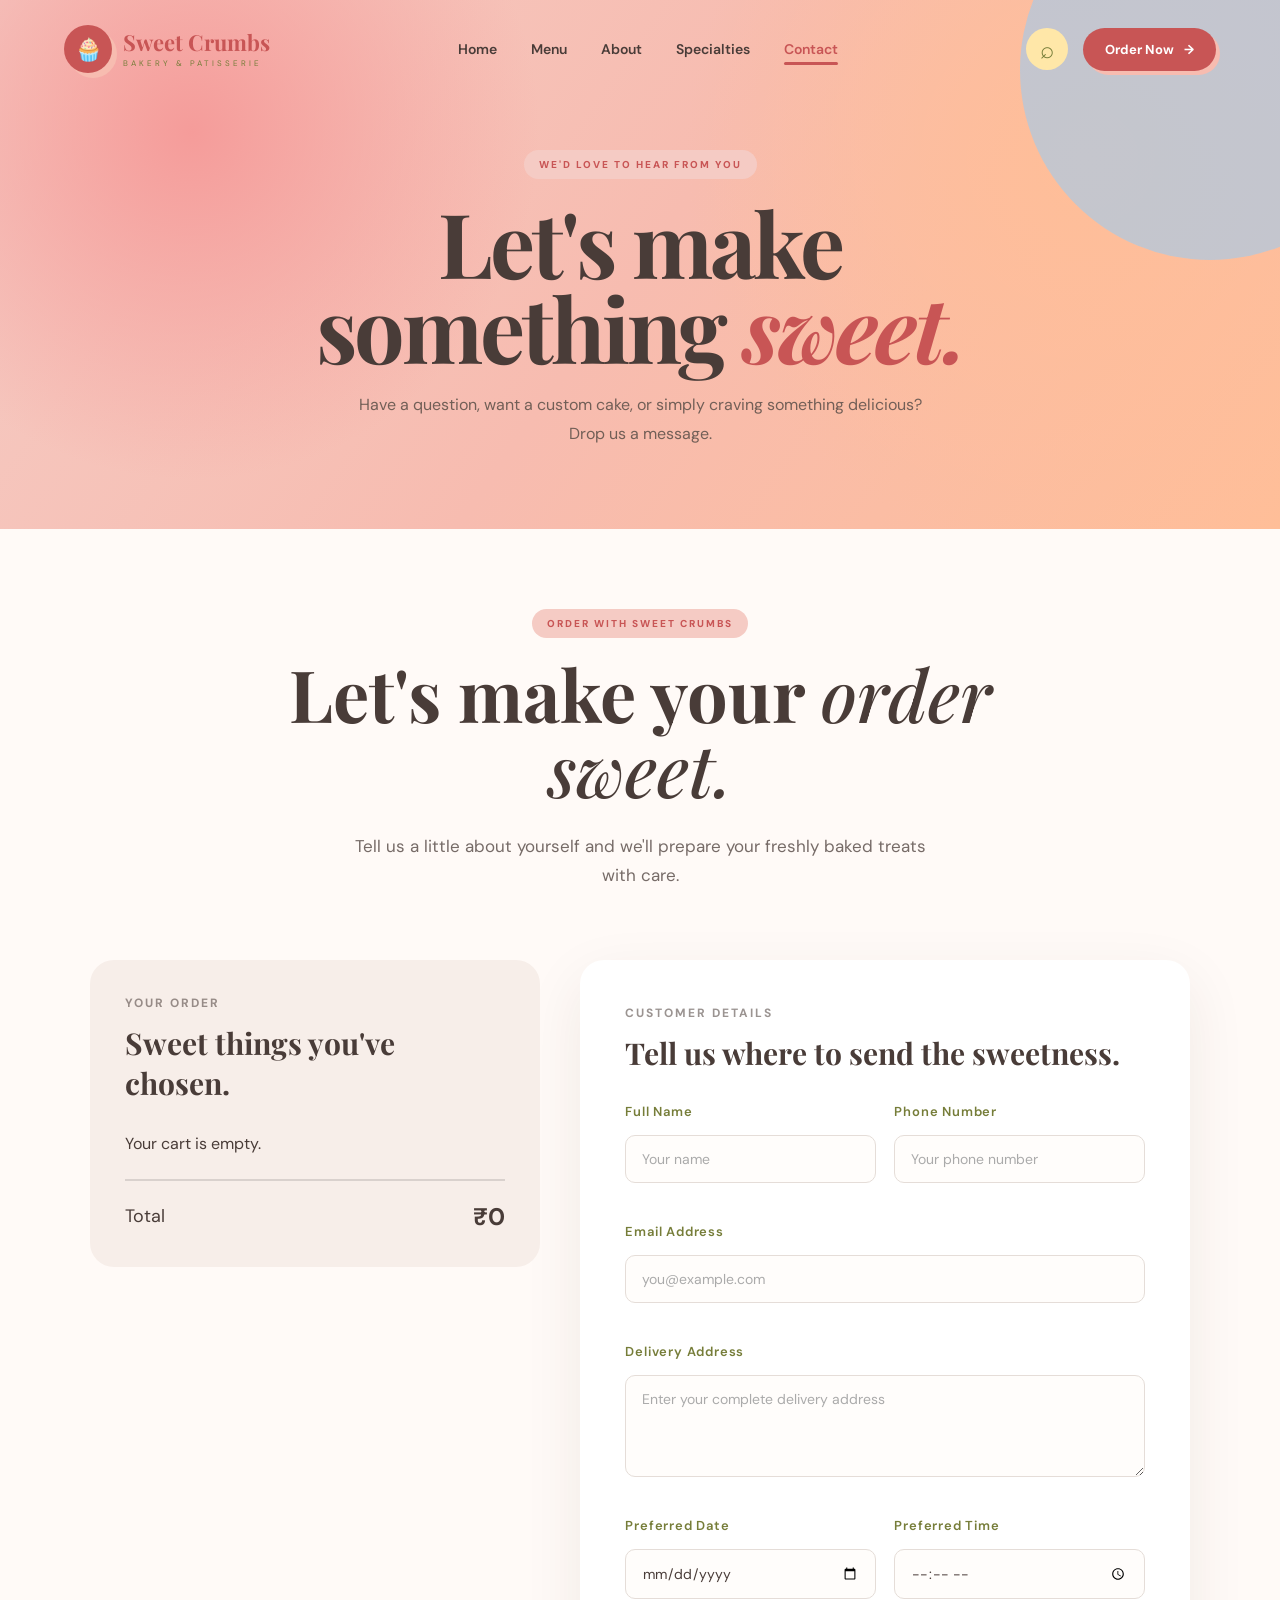
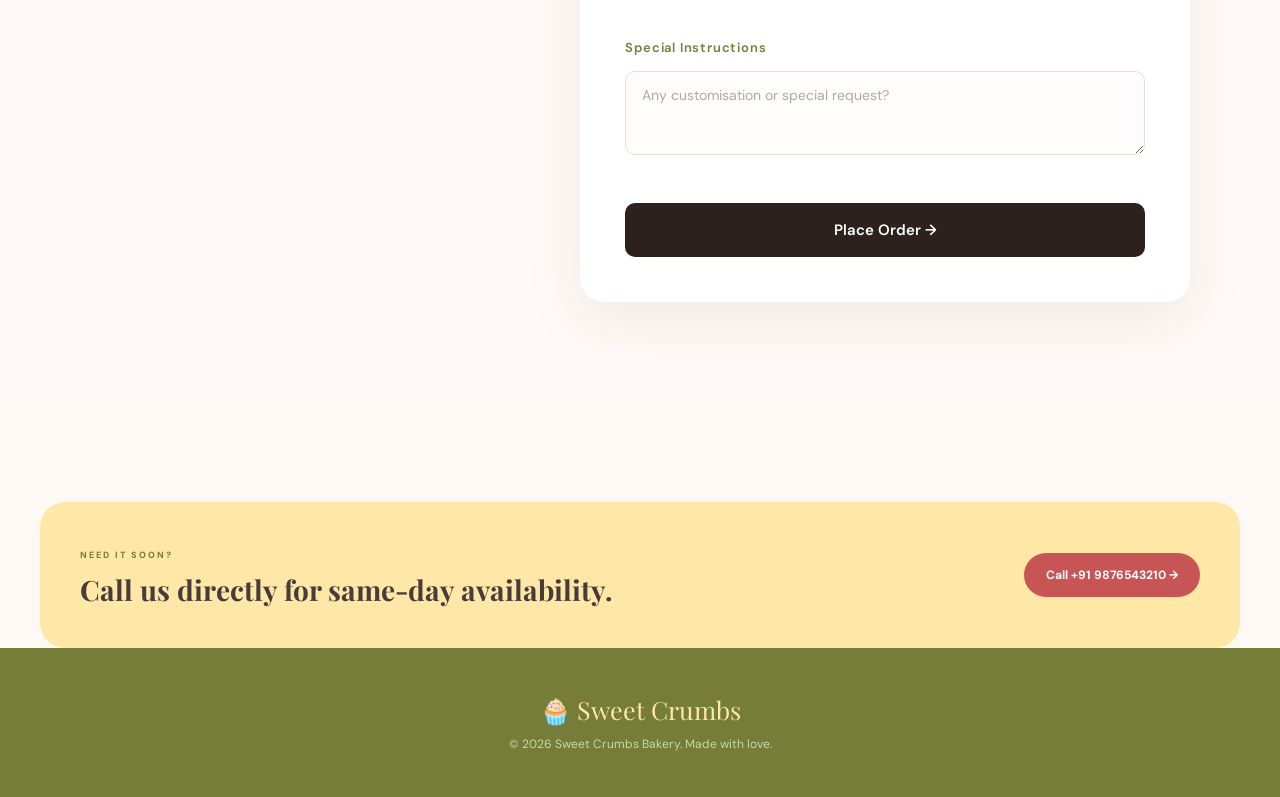
==== frontend/order.html @ 63b42d1b "Initial commit - Sweet Crumbs Bakery" ====
<!DOCTYPE html>
<html lang="en">

<head>

    <meta charset="UTF-8">

    <meta
        name="viewport"
        content="width=device-width, initial-scale=1.0"
    >

    <title>Contact | Sweet Crumbs Bakery</title>


    <link rel="preconnect" href="https://fonts.googleapis.com">

    <link
        href="https://fonts.googleapis.com/css2?family=DM+Sans:wght@400;500;600;700&family=Playfair+Display:wght@500;600;700&display=swap"
        rel="stylesheet"
    >

    <link rel="stylesheet" href="css/style.css">

</head>


<body>


<!-- =====================================================
     NAVBAR
===================================================== -->

<header class="navbar">

    <div class="nav-container">


        <a href="index.html" class="logo">

            <span class="logo-icon">
                🧁
            </span>

            <span class="logo-text">

                <strong>
                    Sweet Crumbs
                </strong>

                <small>
                    BAKERY & PATISSERIE
                </small>

            </span>

        </a>


        <nav class="nav-links">

            <a href="index.html">
                Home
            </a>

            <a href="menu.html">
                Menu
            </a>

            <a href="about.html">
                About
            </a>

            <a href="index.html#specialties">
                Specialties
            </a>

            <a href="order.html" class="active">
                Contact
            </a>

        </nav>


        <div class="nav-actions">

            <button
                class="nav-icon"
                aria-label="Search"
            >
                ⌕
            </button>

            <a
                href="order.html"
                class="nav-order"
            >
                Order Now
                <span>→</span>
            </a>

        </div>

    </div>

</header>



<!-- =====================================================
     CONTACT HERO
===================================================== -->

<section class="contact-page-hero">

    <div class="contact-hero-circle"></div>

    <div class="contact-hero-content">

        <span class="eyebrow">
            WE'D LOVE TO HEAR FROM YOU
        </span>

        <h1>
            Let's make
            something <em>sweet.</em>
        </h1>

        <p>
            Have a question, want a custom cake,
            or simply craving something delicious?
            Drop us a message.
        </p>

    </div>

</section>



<!-- =====================================================
     CONTACT SECTION
===================================================== -->
<main class="order-page">

    <section class="order-hero">

        <span class="eyebrow">
            ORDER WITH SWEET CRUMBS
        </span>

        <h1>
            Let's make your
            <em>order sweet.</em>
        </h1>

        <p>
            Tell us a little about yourself and we'll
            prepare your freshly baked treats with care.
        </p>

    </section>


    <section class="order-content">

        <!-- ORDER SUMMARY -->

        <div class="order-summary">

            <div class="section-label">
                YOUR ORDER
            </div>

            <h2>
                Sweet things you've chosen.
            </h2>

            <div id="order-items">
                <!-- Cart products appear here -->
            </div>

            <div class="order-total">

                <span>
                    Total
                </span>

                <strong id="order-total">
                    ₹0
                </strong>

            </div>

        </div>


        <!-- CUSTOMER FORM -->

        <div class="order-form-card">

            <div class="section-label">
                CUSTOMER DETAILS
            </div>

            <h2>
                Tell us where to send the sweetness.
            </h2>

            <form id="order-form">

                <div class="form-row">

                    <div class="form-group">

                        <label for="name">
                            Full Name
                        </label>

                        <input
                            type="text"
                            id="name"
                            name="name"
                            placeholder="Your name"
                            required
                        >

                    </div>


                    <div class="form-group">

                        <label for="phone">
                            Phone Number
                        </label>

                        <input
                            type="tel"
                            id="phone"
                            name="phone"
                            placeholder="Your phone number"
                            required
                        >

                    </div>

                </div>


                <div class="form-group">

                    <label for="email">
                        Email Address
                    </label>

                    <input
                        type="email"
                        id="email"
                        name="email"
                        placeholder="you@example.com"
                        required
                    >

                </div>


                <div class="form-group">

                    <label for="address">
                        Delivery Address
                    </label>

                    <textarea
                        id="address"
                        name="address"
                        rows="4"
                        placeholder="Enter your complete delivery address"
                        required
                    ></textarea>

                </div>


                <div class="form-row">

                    <div class="form-group">

                        <label for="date">
                            Preferred Date
                        </label>

                        <input
                            type="date"
                            id="date"
                            name="date"
                            required
                        >

                    </div>


                    <div class="form-group">

                        <label for="time">
                            Preferred Time
                        </label>

                        <input
                            type="time"
                            id="time"
                            name="time"
                            required
                        >

                    </div>

                </div>


                <div class="form-group">

                    <label for="notes">
                        Special Instructions
                    </label>

                    <textarea
                        id="notes"
                        name="notes"
                        rows="3"
                        placeholder="Any customisation or special request?"
                    ></textarea>

                </div>


                <button
                    type="submit"
                    class="place-order-button"
                >
                    Place Order →
                </button>

            </form>

        </div>

    </section>

</main>

    </div>



    <!-- =====================================================
         ORDER CTA
    ===================================================== -->

    <section class="contact-bottom">

        <div>

            <span>
                NEED IT SOON?
            </span>

            <h2>
                Call us directly
                for same-day availability.
            </h2>

        </div>


        <a href="tel:+919876543210">
            Call +91 9876543210 →
        </a>

    </section>


</main>



<!-- =====================================================
     FOOTER
===================================================== -->

<footer>

    <div class="footer-logo">
        🧁 Sweet Crumbs
    </div>

    <p>
        © 2026 Sweet Crumbs Bakery.
        Made with love.
    </p>

</footer>

<script>

const savedCart =
    JSON.parse(
        localStorage.getItem("sweetCrumbsCart")
    ) || [];


const orderItems =
    document.getElementById("order-items");


const orderTotal =
    document.getElementById("order-total");


let total = 0;


if (savedCart.length === 0) {

    orderItems.innerHTML = `
        <p>
            Your cart is empty.
        </p>
    `;

} else {

    savedCart.forEach(product => {

        const itemTotal =
            product.price * product.quantity;

        total += itemTotal;


        const item =
            document.createElement("div");

        item.className = "order-item";


        item.innerHTML = `

            <div>

                <h3>
                    ${product.name}
                </h3>

                <p>
                    ₹${product.price} ×
                    ${product.quantity}
                </p>

            </div>

            <strong>
                ₹${itemTotal}
            </strong>

        `;


        orderItems.appendChild(item);

    });


    orderTotal.textContent =
        "₹" + total;

}
document
    .getElementById("order-form")
    .addEventListener("submit", function(event) {

        event.preventDefault();

        const formData = new FormData(this);

        const customer = {
            name: formData.get("name"),
            phone: formData.get("phone"),
            email: formData.get("email"),
            address: formData.get("address"),
            date: formData.get("date"),
            time: formData.get("time"),
            notes: formData.get("notes")
        };

        console.log("Customer Details:", customer);
        console.log("Order:", savedCart);

        showOrderConfirmation();

    });


function showOrderConfirmation() {

    const orderPage =
        document.querySelector(".order-page");

    orderPage.innerHTML = `

        <section class="order-success">

            <div class="success-icon">
                ✓
            </div>

            <span class="eyebrow">
                SWEET CRUMBS BAKERY
            </span>

            <h1>
                Order <em>Placed!</em>
            </h1>

            <p>
                Thank you for ordering with us.
                Your delicious treats are being prepared
                with love.
            </p>

            <div class="delivery-box">

                <div>
                    <span>EXPECTED DELIVERY</span>
                    <strong>30–45 minutes</strong>
                </div>

                <div>
                    <span>ORDER STATUS</span>
                    <strong>Being Prepared 👩‍🍳</strong>
                </div>

            </div>

            <div class="contact-box">

                <h3>
                    Need help with your order?
                </h3>

                <p>
                    Call us and we'll be happy to help.
                </p>

                <a href="tel:+919876543210">
                    📞 +91 98765 43210
                </a>

            </div>

            <a
                href="menu.html"
                class="back-menu-button"
            >
                Continue Shopping →
            </a>

        </section>

    `;

    localStorage.removeItem("sweetCrumbsCart");

}

</script>

</body>

</html>
---- frontend/css/style.css ----
/* =========================================================
   SWEET CRUMBS BAKERY
   COLORFUL PASTEL REDESIGN
   ========================================================= */


/* =========================================================
   1. COLOR PALETTE
   ========================================================= */

:root {

    /* Your exact palette */

    --pomegranate: #C85555;
    --glazed-apricot: #EAA624;
    --spanish-bistre: #767D39;
    --van-gogh-blue: #AADCF2;
    --light-melon: #F7BCB0;

    --pale-blue: #9ECCF0;
    --soft-pink: #F5CBC4;
    --spring-coral: #F59C9A;
    --peach-fuzz: #FFBE98;
    --butter-yellow: #FFE7A8;
    --pistachio-green: #C5DBA9;


    /* Neutrals */

    --dark: #493C38;
    --dark-soft: #725F57;
    --white: #FFFFFF;
    --cream: #FFF9F5;

}


/* =========================================================
   2. RESET
   ========================================================= */

* {
    margin: 0;
    padding: 0;
    box-sizing: border-box;
}


html {
    scroll-behavior: smooth;
}


body {

    font-family: "DM Sans", sans-serif;

    color: var(--dark);

    background: var(--cream);

    overflow-x: hidden;

}


a {
    text-decoration: none;
    color: inherit;
}


button {
    font-family: inherit;
}


/* =========================================================
   3. NAVBAR
   ========================================================= */

.navbar {

    position: absolute;

    top: 0;
    left: 0;

    width: 100%;

    z-index: 1000;

    padding: 25px 5%;

}


.nav-container {

    max-width: 1350px;

    margin: auto;

    display: flex;

    align-items: center;

    justify-content: space-between;

}


/* ---------- LOGO ---------- */

.logo {

    display: flex;

    align-items: center;

    gap: 11px;

}


.logo-icon {

    width: 48px;
    height: 48px;

    border-radius: 50%;

    background: var(--pomegranate);

    color: var(--butter-yellow);

    display: flex;

    align-items: center;

    justify-content: center;

    font-size: 22px;

    box-shadow:

        5px 5px 0 var(--light-melon);

}


.logo-text {

    display: flex;

    flex-direction: column;

}


.logo-text strong {

    font-family: "Playfair Display", serif;

    font-size: 22px;

    line-height: 1;

    color: var(--pomegranate);

}


.logo-text small {

    margin-top: 5px;

    font-size: 8px;

    letter-spacing: 3px;

    color: var(--spanish-bistre);

}


/* ---------- NAVIGATION ---------- */

.nav-links {

    display: flex;

    align-items: center;

    gap: 34px;

}


.nav-links a {

    position: relative;

    font-size: 14px;

    font-weight: 600;

    color: var(--dark);

    transition: 0.3s ease;

}


.nav-links a::after {

    content: "";

    position: absolute;

    left: 0;

    bottom: -7px;

    width: 0;

    height: 3px;

    border-radius: 10px;

    background: var(--pomegranate);

    transition: width 0.3s ease;

}


.nav-links a:hover,
.nav-links a.active {

    color: var(--pomegranate);

}


.nav-links a:hover::after,
.nav-links a.active::after {

    width: 100%;

}


/* ---------- NAV ACTIONS ---------- */

.nav-actions {

    display: flex;

    align-items: center;

    gap: 15px;

}


.nav-icon {

    border: none;

    background: var(--butter-yellow);

    color: var(--spanish-bistre);

    width: 42px;
    height: 42px;

    border-radius: 50%;

    font-size: 24px;

    cursor: pointer;

    transition: 0.3s ease;

}


.nav-icon:hover {

    background: var(--pale-blue);

    transform: rotate(-10deg);

}


.nav-order {

    display: flex;

    align-items: center;

    gap: 10px;

    padding: 13px 22px;

    border-radius: 30px;

    background: var(--pomegranate);

    color: var(--white);

    font-size: 13px;

    font-weight: 700;

    transition: 0.3s ease;

    box-shadow: 4px 4px 0 var(--light-melon);

}


.nav-order:hover {

    background: var(--spanish-bistre);

    box-shadow: 4px 4px 0 var(--pistachio-green);

    transform: translate(-2px, -2px);

}


/* =========================================================
   4. HERO
   ========================================================= */

.hero {

    min-height: 100vh;

    position: relative;

    overflow: hidden;

    display: flex;

    align-items: center;

    padding: 130px 5% 80px;

    background:
        radial-gradient(
            circle at 15% 20%,
            rgba(245, 203, 196, 0.95) 0%,
            rgba(245, 203, 196, 0.65) 22%,
            transparent 50%
        ),

        radial-gradient(
            circle at 85% 25%,
            rgba(255, 190, 152, 0.85) 0%,
            rgba(255, 190, 152, 0.5) 25%,
            transparent 55%
        ),

        radial-gradient(
            circle at 45% 80%,
            rgba(247, 188, 176, 0.8) 0%,
            rgba(247, 188, 176, 0.45) 30%,
            transparent 60%
        ),

        linear-gradient(
            120deg,
            #F5CBC4 0%,
            #F7BCB0 35%,
            #FFBE98 70%,
            #F5CBC4 100%
        );

}

/* ---------- COLOR BLOBS ---------- */

.hero::before {

    content: "";

    position: absolute;

    width: 430px;
    height: 430px;

    border-radius: 50%;

    background: #F59C9A;

    top: -180px;
    right: -100px;

    opacity: 0.35;

    filter: blur(10px);

}


.hero::after {

    content: "";

    position: absolute;

    width: 360px;
    height: 360px;

    border-radius: 50%;

    background: #FFBE98;

    bottom: -180px;
    left: -100px;

    opacity: 0.55;

    filter: blur(8px);

}

/* ---------- CONTAINER ---------- */

.hero-container {

    position: relative;

    z-index: 5;

    width: 100%;

    max-width: 1300px;

    margin: auto;

    display: grid;

    grid-template-columns: 0.85fr 1.15fr;

    align-items: center;

    gap: 55px;

}


/* =========================================================
   5. HERO CONTENT
   ========================================================= */

.hero-content {

    position: relative;

    z-index: 10;

}


.hero-label {

    display: inline-flex;

    align-items: center;

    gap: 10px;

    padding: 9px 15px;

    border-radius: 30px;

    background: var(--white);

    color: var(--pomegranate);

    font-size: 10px;

    font-weight: 800;

    letter-spacing: 1.8px;

    box-shadow: 5px 5px 0 var(--spring-coral);

}


.hero-label span {

    width: 8px;
    height: 8px;

    border-radius: 50%;

    background: var(--pomegranate);

}


/* ---------- HEADING ---------- */

.hero-content h1 {

    margin-top: 25px;

    font-family: "Playfair Display", serif;

    font-size: clamp(3.5rem, 6vw, 6.2rem);

    line-height: 0.96;

    letter-spacing: -3px;

    color: var(--dark);

}


.hero-content h1 em {

    color: var(--pomegranate);

    font-style: italic;

}


/* ---------- DESCRIPTION ---------- */

.hero-content > p {

    max-width: 490px;

    margin-top: 27px;

    color: var(--dark-soft);

    font-size: 16px;

    line-height: 1.8;

}


/* =========================================================
   6. HERO BUTTONS
   ========================================================= */

.hero-buttons {

    display: flex;

    align-items: center;

    gap: 16px;

    margin-top: 35px;

}


.primary-btn,
.secondary-btn {

    display: inline-flex;

    align-items: center;

    justify-content: center;

    gap: 10px;

    padding: 15px 25px;

    border-radius: 40px;

    font-size: 13px;

    font-weight: 700;

    transition: 0.3s ease;

}


/* POMEGRANATE */

.primary-btn {

    background: var(--pomegranate);

    color: white;

    box-shadow:

        5px 5px 0 var(--spanish-bistre);

}


.primary-btn:hover {

    background: var(--spanish-bistre);

    box-shadow:

        5px 5px 0 var(--pomegranate);

    transform: translate(-2px, -2px);

}


/* BLUE */

.secondary-btn {

    background: var(--van-gogh-blue);

    color: var(--spanish-bistre);

    border: 2px solid var(--white);

}


.secondary-btn:hover {

    background: var(--pale-blue);

    transform: translateY(-3px);

}


/* =========================================================
   7. HERO TRUST
   ========================================================= */

.hero-trust {

    display: flex;

    align-items: center;

    gap: 14px;

    margin-top: 42px;

}


.avatars {

    display: flex;

}


.avatars span {

    width: 35px;
    height: 35px;

    margin-left: -7px;

    border-radius: 50%;

    border: 3px solid var(--cream);

    display: flex;

    align-items: center;

    justify-content: center;

    font-size: 12px;

    color: var(--dark);

}


.avatars span:nth-child(1) {

    background: var(--spring-coral);

}


.avatars span:nth-child(2) {

    background: var(--butter-yellow);

}


.avatars span:nth-child(3) {

    background: var(--pistachio-green);

}


.hero-trust strong {

    display: block;

    font-size: 13px;

}


.hero-trust small {

    display: block;

    margin-top: 2px;

    color: var(--dark-soft);

    font-size: 11px;

}


/* =========================================================
   8. HERO VISUAL
   ========================================================= */

.hero-visual {

    min-height: 560px;

    position: relative;

    display: flex;

    align-items: center;

    justify-content: center;

}


/* ---------- BIG PASTEL CIRCLE ---------- */

.image-backdrop {

    position: absolute;

    width: 520px;
    height: 520px;

    border-radius: 50%;

    background:
        linear-gradient(
            145deg,
            #F5CBC4 0%,
            #F59C9A 25%,
            #F7BCB0 50%,
            #FFBE98 75%,
            #FFE7A8 100%
        );

    border: 12px solid rgba(255, 255, 255, 0.4);

    box-shadow:
        20px 25px 0 rgba(200, 85, 85, 0.12);

}


/* ---------- IMAGE ---------- */

.hero-image-wrapper {

    position: relative;

    z-index: 3;

    width: 560px;
    height: 500px;

    overflow: hidden;

    border-radius:

        45%

        45%

        25%

        25%;

    transform: rotate(2deg);

    border: 9px solid var(--white);

    box-shadow:

        0 30px 60px rgba(118,125,57,0.25);

}


.hero-image-wrapper img {

    width: 100%;
    height: 100%;

    object-fit: cover;

    transition: transform 0.8s ease;

}


.hero-image-wrapper:hover img {

    transform: scale(1.08);

}


/* =========================================================
   9. FLOATING FRESH CARD
   ========================================================= */

.fresh-card {

    position: absolute;

    z-index: 10;

    left: 0;

    bottom: 65px;

    display: flex;

    align-items: center;

    gap: 12px;

    padding: 15px 20px;

    background: var(--white);

    border-radius: 18px;

    border: 3px solid var(--spring-coral);

    box-shadow:

        7px 7px 0 var(--pomegranate);

    animation: floating 4s ease-in-out infinite;

}


.fresh-icon {

    width: 40px;
    height: 40px;

    border-radius: 50%;

    background: var(--butter-yellow);

    color: var(--glazed-apricot);

    display: flex;

    align-items: center;

    justify-content: center;

    font-size: 18px;

}


.fresh-card strong {

    display: block;

    font-size: 13px;

}


.fresh-card span {

    display: block;

    margin-top: 3px;

    color: var(--spanish-bistre);

    font-size: 11px;

}


@keyframes floating {

    0%,
    100% {

        transform: translateY(0);

    }

    50% {

        transform: translateY(-12px);

    }

}


/* =========================================================
   10. YEAR BADGE
   ========================================================= */

.hero-badge {

    position: absolute;

    z-index: 10;

    right: 0;

    top: 65px;

    width: 100px;
    height: 100px;

    border-radius: 50%;

    background: var(--spanish-bistre);

    color: var(--butter-yellow);

    display: flex;

    flex-direction: column;

    align-items: center;

    justify-content: center;

    transform: rotate(10deg);

    border: 5px solid var(--pistachio-green);

    box-shadow:

        8px 8px 0 var(--pomegranate);

}


.hero-badge span {

    font-size: 9px;

    letter-spacing: 2px;

    text-transform: uppercase;

}


.hero-badge strong {

    font-family: "Playfair Display", serif;

    font-size: 24px;

}


/* =========================================================
   11. DECORATIVE SHAPES
   ========================================================= */

.hero-shape {

    position: absolute;

    z-index: 2;

    border-radius: 50%;

}


/* POMEGRANATE */

.shape-pink {

    width: 45px;
    height: 45px;

    background: var(--pomegranate);

    top: 18%;

    left: 4%;

}


/* BLUE */

.shape-blue {

    width: 28px;
    height: 28px;

    background: var(--van-gogh-blue);

    top: 65%;

    left: 43%;

}


/* YELLOW */

.shape-yellow {

    width: 55px;
    height: 55px;

    background: var(--glazed-apricot);

    top: 25%;

    right: 3%;

}


/* PEACH */

.shape-peach {

    width: 32px;
    height: 32px;

    background: var(--pistachio-green);

    bottom: 12%;

    right: 29%;

}


/* =========================================================
   12. SCROLL
   ========================================================= */

.scroll-indicator {

    position: absolute;

    z-index: 20;

    bottom: 22px;

    left: 50%;

    transform: translateX(-50%);

    display: flex;

    flex-direction: column;

    align-items: center;

    gap: 6px;

    color: var(--spanish-bistre);

    font-size: 10px;

    font-weight: 700;

    letter-spacing: 1px;

}


.scroll-indicator div {

    width: 2px;

    height: 25px;

    background: var(--pomegranate);

}


/* =========================================================
   13. FEATURED SECTION
   ========================================================= */

.featured {

    position: relative;

    padding: 120px 5%;

    background: var(--white);

}


/* TOP COLOR STRIP */

.featured::before {

    content: "";

    position: absolute;

    top: 0;
    left: 0;

    width: 100%;
    height: 12px;

    background:

        linear-gradient(
            90deg,
            var(--pomegranate) 0%,
            var(--spring-coral) 20%,
            var(--peach-fuzz) 40%,
            var(--butter-yellow) 60%,
            var(--pistachio-green) 80%,
            var(--pale-blue) 100%
        );

}


/* =========================================================
   14. SECTION HEADING
   ========================================================= */

.section-heading {

    max-width: 700px;

    margin: 0 auto 60px;

    text-align: center;

}


.eyebrow {

    display: inline-block;

    padding: 8px 15px;

    border-radius: 20px;

    background: var(--soft-pink);

    color: var(--pomegranate);

    font-size: 10px;

    font-weight: 800;

    letter-spacing: 2px;

}


.section-heading h2 {

    margin-top: 18px;

    font-family: "Playfair Display", serif;

    font-size: clamp(2.5rem, 4vw, 4rem);

    line-height: 1.05;

    color: var(--dark);

}


.section-heading h2 em {

    color: var(--pomegranate);

    font-style: italic;

}


.section-heading p {

    max-width: 570px;

    margin: 18px auto 0;

    color: var(--dark-soft);

    line-height: 1.7;

}


/* =========================================================
   15. FEATURED GRID
   ========================================================= */

.featured-grid {

    max-width: 1250px;

    margin: auto;

    display: grid;

    grid-template-columns: repeat(5, 1fr);

    gap: 16px;

}


/* =========================================================
   16. CATEGORY CARDS
   ========================================================= */

.featured-card {

    height: 390px;

    position: relative;

    overflow: hidden;

    cursor: pointer;

    border-radius: 28px;

    border: 5px solid var(--white);

    box-shadow:

        0 15px 35px rgba(75, 64, 56, 0.12);

    transition:

        transform 0.4s ease,

        box-shadow 0.4s ease;

}


.featured-card:hover {

    transform: translateY(-10px);

    box-shadow:

        0 25px 45px rgba(75, 64, 56, 0.18);

}


.featured-card img {

    width: 100%;
    height: 100%;

    object-fit: cover;

    transition:

        transform 0.8s ease;

}


.featured-card:hover img {

    transform: scale(1.12);

}


/* =========================================================
   17. CATEGORY HOVER COLORS
   ========================================================= */


/* CAKES — POMEGRANATE */

.featured-card:nth-child(1) {

    border-color: var(--pomegranate);

}


.featured-card:nth-child(1) .overlay {

    background:

        linear-gradient(
            to top,
            rgba(200, 85, 85, 0.96),
            rgba(200, 85, 85, 0.15) 75%,
            transparent
        );

}


/* PASTRIES — APRICOT */

.featured-card:nth-child(2) {

    border-color: var(--glazed-apricot);

}


.featured-card:nth-child(2) .overlay {

    background:

        linear-gradient(
            to top,
            rgba(234, 166, 36, 0.96),
            rgba(234, 166, 36, 0.15) 75%,
            transparent
        );

}


/* COOKIES — BISTRE */

.featured-card:nth-child(3) {

    border-color: var(--spanish-bistre);

}


.featured-card:nth-child(3) .overlay {

    background:

        linear-gradient(
            to top,
            rgba(118, 125, 57, 0.96),
            rgba(118, 125, 57, 0.15) 75%,
            transparent
        );

}


/* CUPCAKES — CORAL */

.featured-card:nth-child(4) {

    border-color: var(--spring-coral);

}


.featured-card:nth-child(4) .overlay {

    background:

        linear-gradient(
            to top,
            rgba(245, 156, 154, 0.96),
            rgba(245, 156, 154, 0.15) 75%,
            transparent
        );

}


/* CROISSANTS — BLUE */

.featured-card:nth-child(5) {

    border-color: var(--pale-blue);

}


.featured-card:nth-child(5) .overlay {

    background:

        linear-gradient(
            to top,
            rgba(158, 204, 240, 0.96),
            rgba(158, 204, 240, 0.15) 75%,
            transparent
        );

}


/* =========================================================
   18. OVERLAY
   ========================================================= */

.overlay {

    position: absolute;

    inset: 0;

    display: flex;

    align-items: flex-end;

    padding: 25px;

    opacity: 0;

    transition: opacity 0.4s ease;

}


.featured-card:hover .overlay {

    opacity: 1;

}


.overlay span {

    color: rgba(255,255,255,0.85);

    font-size: 10px;

    font-weight: 800;

    letter-spacing: 3px;

}


.overlay h3 {

    margin-top: 5px;

    color: white;

    font-family: "Playfair Display", serif;

    font-size: 29px;

}


.overlay p {

    margin-top: 6px;

    color: white;

    font-size: 11px;

    font-weight: 600;

}

/* =========================================================
   MENU PAGE
========================================================= */


/* =========================================================
   MENU HERO
========================================================= */

.menu-hero {

    min-height: 55vh;

    position: relative;

    overflow: hidden;

    display: flex;

    align-items: center;

    justify-content: center;

    text-align: center;

    padding: 150px 5% 80px;

    background:

        radial-gradient(
            circle at 15% 30%,
            rgba(245, 156, 154, 0.7),
            transparent 30%
        ),

        radial-gradient(
            circle at 85% 25%,
            rgba(255, 190, 152, 0.8),
            transparent 30%
        ),

        linear-gradient(
            120deg,
            #F5CBC4,
            #F7BCB0 45%,
            #FFBE98
        );

}


.menu-hero-content {

    position: relative;

    z-index: 5;

    max-width: 700px;

}


.menu-hero h1 {

    margin-top: 18px;

    font-family: "Playfair Display", serif;

    font-size: clamp(3.5rem, 7vw, 6rem);

    line-height: 0.95;

    letter-spacing: -3px;

}


.menu-hero h1 em {

    color: var(--pomegranate);

    font-style: italic;

}


.menu-hero p {

    max-width: 580px;

    margin: 22px auto 0;

    color: var(--dark-soft);

    line-height: 1.8;

}


/* DECORATIONS */

.menu-hero-decoration {

    position: absolute;

    border-radius: 50%;

}


.menu-pink {

    width: 180px;
    height: 180px;

    background: var(--spring-coral);

    opacity: 0.35;

    top: -60px;

    left: -40px;

}


.menu-blue {

    width: 130px;
    height: 130px;

    background: var(--pale-blue);

    opacity: 0.55;

    bottom: -50px;

    right: 10%;

}


.menu-yellow {

    width: 70px;
    height: 70px;

    background: var(--butter-yellow);

    top: 25%;

    right: 8%;

}


/* =========================================================
   MENU PAGE
========================================================= */

.menu-page {

    background: var(--white);

    padding: 70px 5% 110px;

}


/* =========================================================
   FILTERS
========================================================= */

.menu-filters {

    max-width: 1100px;

    margin: 0 auto 80px;

    display: flex;

    justify-content: center;

    flex-wrap: wrap;

    gap: 10px;

}


.menu-filter {

    border: 2px solid var(--soft-pink);

    background: white;

    color: var(--dark);

    padding: 11px 22px;

    border-radius: 30px;

    font-size: 12px;

    font-weight: 700;

    cursor: pointer;

    transition: 0.3s ease;

}


.menu-filter:hover {

    background: var(--soft-pink);

    color: var(--pomegranate);

}


.menu-filter.active {

    background: var(--pomegranate);

    color: white;

    border-color: var(--pomegranate);

    box-shadow:

        4px 4px 0 var(--light-melon);

}


/* =========================================================
   CATEGORY
========================================================= */

.menu-category {

    max-width: 1250px;

    margin: 0 auto 110px;

}


.menu-category-heading {

    display: flex;

    align-items: flex-end;

    justify-content: space-between;

    gap: 40px;

    margin-bottom: 35px;

    padding-bottom: 20px;

    border-bottom: 2px solid var(--soft-pink);

}


.menu-category-heading > div {

    display: flex;

    align-items: center;

    gap: 15px;

}


.category-number {

    width: 40px;
    height: 40px;

    border-radius: 50%;

    display: flex;

    align-items: center;

    justify-content: center;

    background: var(--butter-yellow);

    color: var(--spanish-bistre);

    font-size: 10px;

    font-weight: 800;

}


.menu-category:nth-of-type(2)
.category-number {

    background: var(--pale-blue);

}


.menu-category:nth-of-type(3)
.category-number {

    background: var(--pistachio-green);

}


.menu-category:nth-of-type(4)
.category-number {

    background: var(--light-melon);

}


.menu-category-heading h2 {

    font-family: "Playfair Display", serif;

    font-size: 38px;

}


.menu-category-heading > p {

    max-width: 330px;

    color: var(--dark-soft);

    font-size: 13px;

    line-height: 1.6;

    text-align: right;

}


/* =========================================================
   PRODUCT GRID
========================================================= */

.product-grid {

    display: grid;

    grid-template-columns:
        repeat(4, 1fr);

    gap: 20px;

}


/* =========================================================
   PRODUCT CARD
========================================================= */

.product-card {

    background: var(--cream);

    border-radius: 24px;

    overflow: hidden;

    border: 2px solid transparent;

    transition:

        transform 0.35s ease,

        box-shadow 0.35s ease,

        border-color 0.35s ease;

}


.product-card:hover {

    transform: translateY(-8px);

    border-color: var(--soft-pink);

    box-shadow:

        0 20px 40px rgba(75, 64, 56, 0.12);

}


/* =========================================================
   PRODUCT IMAGE
========================================================= */

.product-image {

    height: 250px;

    position: relative;

    overflow: hidden;

}


.product-image img {

    width: 100%;
    height: 100%;

    object-fit: cover;

    transition: transform 0.6s ease;

}


.product-card:hover
.product-image img {

    transform: scale(1.08);

}


/* COLOR FRAMES */

.pink-product {

    background: var(--soft-pink);

}


.peach-product {

    background: var(--peach-fuzz);

}


.yellow-product {

    background: var(--butter-yellow);

}


.green-product {

    background: var(--pistachio-green);

}


.blue-product {

    background: var(--pale-blue);

}


/* =========================================================
   PRODUCT TAG
========================================================= */

.product-tag {

    position: absolute;

    top: 15px;

    left: 15px;

    padding: 7px 12px;

    border-radius: 20px;

    background: var(--pomegranate);

    color: white;

    font-size: 8px;

    font-weight: 800;

    letter-spacing: 1px;

}


/* =========================================================
   PRODUCT INFO
========================================================= */

.product-info {

    padding: 20px;

}


.product-info h3 {

    font-family: "Playfair Display", serif;

    font-size: 20px;

}


.product-info p {

    margin-top: 8px;

    min-height: 45px;

    color: var(--dark-soft);

    font-size: 11px;

    line-height: 1.6;

}


/* =========================================================
   PRODUCT BOTTOM
========================================================= */

.product-bottom {

    display: flex;

    align-items: center;

    justify-content: space-between;

    margin-top: 18px;

}


.product-bottom strong {

    color: var(--pomegranate);

    font-size: 18px;

}


.product-bottom button {

    width: 36px;
    height: 36px;

    border: none;

    border-radius: 50%;

    background: var(--pomegranate);

    color: white;

    font-size: 20px;

    cursor: pointer;

    transition: 0.3s ease;

}


.product-bottom button:hover {

    background: var(--spanish-bistre);

    transform: rotate(90deg);

}


/* =========================================================
   MENU CTA
========================================================= */

.menu-cta {

    max-width: 1250px;

    margin: 20px auto 0;

    padding: 80px 50px;

    border-radius: 35px;

    text-align: center;

    background:

        linear-gradient(
            135deg,
            var(--soft-pink),
            var(--light-melon),
            var(--peach-fuzz)
        );

}


.menu-cta h2 {

    margin-top: 18px;

    font-family: "Playfair Display", serif;

    font-size: clamp(2.5rem, 5vw, 4rem);

    line-height: 1;

}


.menu-cta h2 em {

    color: var(--pomegranate);

}


.menu-cta p {

    margin: 18px auto 25px;

    color: var(--dark-soft);

}


.menu-cta-button {

    display: inline-flex;

    padding: 14px 25px;

    border-radius: 30px;

    background: var(--pomegranate);

    color: white;

    font-size: 13px;

    font-weight: 700;

    box-shadow:

        5px 5px 0 var(--spanish-bistre);

    transition: 0.3s ease;

}


.menu-cta-button:hover {

    transform: translate(-2px, -2px);

    background: var(--spanish-bistre);

    box-shadow:

        5px 5px 0 var(--pomegranate);

}


/* =========================================================
   MENU RESPONSIVE
========================================================= */

@media (max-width: 1000px) {

    .product-grid {

        grid-template-columns:
            repeat(2, 1fr);

    }

}


@media (max-width: 700px) {

    .menu-hero {

        min-height: 50vh;

        padding-top: 130px;

    }


    .menu-hero h1 {

        font-size: 3.3rem;

    }


    .menu-category-heading {

        flex-direction: column;

        align-items: flex-start;

    }


    .menu-category-heading > p {

        text-align: left;

    }


    .product-grid {

        grid-template-columns: 1fr;

    }


    .product-image {

        height: 300px;

    }


    .menu-cta {

        padding: 60px 25px;

    }

}
/* =========================================================
   19. CONTACT
   ========================================================= */

.contact {

    position: relative;

    overflow: hidden;

    text-align: center;

    padding: 130px 20px;

    background:

        linear-gradient(
            135deg,
            var(--van-gogh-blue),
            var(--pale-blue) 25%,
            var(--soft-pink) 55%,
            var(--light-melon) 75%,
            var(--peach-fuzz)
        );

}


/* DECORATIVE CIRCLE */

.contact::before {

    content: "";

    position: absolute;

    width: 300px;
    height: 300px;

    border-radius: 50%;

    background: var(--butter-yellow);

    top: -160px;

    right: -70px;

}


.contact::after {

    content: "";

    position: absolute;

    width: 200px;
    height: 200px;

    border-radius: 50%;

    background: var(--pistachio-green);

    bottom: -100px;

    left: -60px;

}


.contact .eyebrow {

    position: relative;

    z-index: 2;

    background: var(--pomegranate);

    color: white;

}


.contact h2 {

    position: relative;

    z-index: 2;

    margin: 20px 0 30px;

    font-family: "Playfair Display", serif;

    font-size: clamp(2.8rem, 5vw, 4.5rem);

    line-height: 1;

    color: var(--spanish-bistre);

}


.contact p {

    position: relative;

    z-index: 2;

    margin: 8px;

    color: var(--dark);

    font-size: 14px;

}

/* =========================================================
   CONTACT PAGE
========================================================= */


/* =========================================================
   CONTACT HERO
========================================================= */

.contact-page-hero {

    min-height: 58vh;

    position: relative;

    overflow: hidden;

    display: flex;

    align-items: center;

    justify-content: center;

    text-align: center;

    padding: 150px 5% 80px;

    background:

        radial-gradient(
            circle at 15% 25%,
            var(--spring-coral),
            transparent 30%
        ),

        radial-gradient(
            circle at 85% 30%,
            var(--peach-fuzz),
            transparent 35%
        ),

        linear-gradient(
            125deg,
            var(--soft-pink),
            var(--light-melon),
            var(--peach-fuzz)
        );

}


.contact-hero-content {

    max-width: 750px;

    position: relative;

    z-index: 5;

}


.contact-page-hero h1 {

    margin-top: 20px;

    font-family: "Playfair Display", serif;

    font-size: clamp(3.5rem, 7vw, 6rem);

    line-height: 0.95;

    letter-spacing: -3px;

}


.contact-page-hero h1 em {

    color: var(--pomegranate);

    font-style: italic;

}


.contact-page-hero p {

    max-width: 570px;

    margin: 22px auto 0;

    color: var(--dark-soft);

    line-height: 1.8;

}


/* DECORATIVE CIRCLE */

.contact-hero-circle {

    position: absolute;

    width: 380px;
    height: 380px;

    border-radius: 50%;

    right: -120px;

    top: -120px;

    background: var(--pale-blue);

    opacity: 0.6;

}


/* =========================================================
   CONTACT PAGE
========================================================= */

.contact-page {

    padding: 110px 5%;

    background: var(--white);

}


/* =========================================================
   CONTACT LAYOUT
========================================================= */

.contact-layout {

    max-width: 1200px;

    margin: auto;

    display: grid;

    grid-template-columns:
        0.85fr 1.15fr;

    gap: 80px;

    align-items: start;

}


/* =========================================================
   CONTACT INFO
========================================================= */

.contact-info h2 {

    margin-top: 18px;

    font-family: "Playfair Display", serif;

    font-size: 55px;

    line-height: 1;

}


.contact-info h2 em {

    color: var(--pomegranate);

    font-style: italic;

}


.contact-intro {

    max-width: 450px;

    margin-top: 20px;

    color: var(--dark-soft);

    line-height: 1.8;

}


/* =========================================================
   CONTACT ITEMS
========================================================= */

.contact-item {

    display: flex;

    align-items: center;

    gap: 15px;

    margin-top: 28px;

}


.contact-icon {

    width: 50px;
    height: 50px;

    border-radius: 50%;

    display: flex;

    align-items: center;

    justify-content: center;

    font-size: 18px;

}


.pink-icon {

    background: var(--soft-pink);

    color: var(--pomegranate);

}


.peach-icon {

    background: var(--peach-fuzz);

    color: var(--glazed-apricot);

}


.blue-icon {

    background: var(--pale-blue);

    color: var(--spanish-bistre);

}


.contact-item span {

    display: block;

    color: var(--spanish-bistre);

    font-size: 9px;

    font-weight: 800;

    letter-spacing: 2px;

}


.contact-item strong {

    display: block;

    margin-top: 4px;

    font-size: 14px;

}


.contact-item small {

    display: block;

    margin-top: 3px;

    color: var(--dark-soft);

    font-size: 11px;

}


/* =========================================================
   OPENING HOURS
========================================================= */

.opening-hours {

    max-width: 450px;

    margin-top: 45px;

    padding: 25px;

    border-radius: 22px;

    background: var(--pistachio-green);

}


.opening-hours h3 {

    font-family: "Playfair Display", serif;

    font-size: 21px;

    margin-bottom: 15px;

}


.opening-hours div {

    display: flex;

    justify-content: space-between;

    gap: 20px;

    padding: 9px 0;

    border-bottom: 1px solid rgba(75,64,56,0.12);

    font-size: 11px;

}


.opening-hours div:last-child {

    border-bottom: none;

}


.opening-hours strong {

    color: var(--spanish-bistre);

}


/* =========================================================
   CONTACT FORM
========================================================= */

.contact-form-card {

    padding: 40px;

    border-radius: 30px;

    background:

        linear-gradient(
            145deg,
            var(--soft-pink),
            var(--light-melon)
        );

    box-shadow:

        12px 12px 0 var(--pale-blue);

}


.form-heading span {

    color: var(--pomegranate);

    font-size: 9px;

    font-weight: 800;

    letter-spacing: 2px;

}


.form-heading h2 {

    margin-top: 10px;

    font-family: "Playfair Display", serif;

    font-size: 35px;

    line-height: 1.05;

}


/* =========================================================
   FORM
========================================================= */

form {

    margin-top: 30px;

}


.form-row {

    display: grid;

    grid-template-columns: 1fr 1fr;

    gap: 15px;

}


.form-group {

    margin-bottom: 18px;

}


.form-group label {

    display: block;

    margin-bottom: 7px;

    color: var(--spanish-bistre);

    font-size: 10px;

    font-weight: 800;

    letter-spacing: 0.8px;

}


.form-group input,
.form-group select,
.form-group textarea {

    width: 100%;

    padding: 14px 15px;

    border: 2px solid rgba(200,85,85,0.15);

    border-radius: 12px;

    background: rgba(255,255,255,0.8);

    color: var(--dark);

    outline: none;

    font-family: inherit;

    font-size: 12px;

    transition: 0.3s ease;

}


.form-group textarea {

    resize: vertical;

}


.form-group input:focus,
.form-group select:focus,
.form-group textarea:focus {

    border-color: var(--pomegranate);

    background: white;

    box-shadow:

        0 0 0 4px rgba(200,85,85,0.08);

}


.form-group input::placeholder,
.form-group textarea::placeholder {

    color: #A89289;

}


/* =========================================================
   SUBMIT BUTTON
========================================================= */

.contact-submit {

    width: 100%;

    padding: 16px;

    border: none;

    border-radius: 30px;

    background: var(--pomegranate);

    color: white;

    font-size: 13px;

    font-weight: 700;

    cursor: pointer;

    transition: 0.3s ease;

    box-shadow:

        5px 5px 0 var(--spanish-bistre);

}


.contact-submit span {

    margin-left: 8px;

}


.contact-submit:hover {

    background: var(--spanish-bistre);

    transform: translate(-2px, -2px);

    box-shadow:

        5px 5px 0 var(--pomegranate);

}


.form-note {

    margin-top: 12px;

    text-align: center;

    color: var(--dark-soft);

    font-size: 10px;

}


/* =========================================================
   BOTTOM CTA
========================================================= */

.contact-bottom {

    max-width: 1200px;

    margin: 100px auto 0;

    padding: 40px;

    border-radius: 25px;

    display: flex;

    align-items: center;

    justify-content: space-between;

    gap: 30px;

    background: var(--butter-yellow);

}


.contact-bottom > div span {

    color: var(--spanish-bistre);

    font-size: 9px;

    font-weight: 800;

    letter-spacing: 2px;

}


.contact-bottom h2 {

    margin-top: 8px;

    font-family: "Playfair Display", serif;

    font-size: 28px;

}


.contact-bottom a {

    flex-shrink: 0;

    padding: 14px 22px;

    border-radius: 30px;

    background: var(--pomegranate);

    color: white;

    font-size: 12px;

    font-weight: 700;

}


/* =========================================================
   CONTACT RESPONSIVE
========================================================= */

@media (max-width: 900px) {

    .contact-layout {

        grid-template-columns: 1fr;

        gap: 60px;

    }


    .contact-info h2 {

        font-size: 45px;

    }

}


@media (max-width: 600px) {

    .contact-page-hero {

        min-height: 50vh;

    }


    .contact-page-hero h1 {

        font-size: 3.3rem;

    }


    .contact-form-card {

        padding: 25px;

        box-shadow:

            7px 7px 0 var(--pale-blue);

    }


    .form-row {

        grid-template-columns: 1fr;

    }


    .contact-bottom {

        flex-direction: column;

        align-items: flex-start;

    }

}
/* =========================================================
   20. FOOTER
   ========================================================= */

footer {

    padding: 45px 20px;

    text-align: center;

    background: var(--spanish-bistre);

    color: white;

}


.footer-logo {

    font-family: "Playfair Display", serif;

    font-size: 25px;

    color: var(--butter-yellow);

}


footer p {

    margin-top: 10px;

    color: var(--pistachio-green);

    font-size: 12px;

}


/* =========================================================
   21. RESPONSIVE — TABLET
   ========================================================= */

@media (max-width: 1100px) {

    .nav-links {

        gap: 20px;

    }


    .hero-container {

        grid-template-columns: 1fr;

        text-align: center;

    }


    .hero-content {

        display: flex;

        flex-direction: column;

        align-items: center;

    }


    .hero-label {

        justify-content: center;

    }


    .hero-visual {

        min-height: 500px;

    }


    .featured-grid {

        grid-template-columns: repeat(3, 1fr);

    }

}


/* =========================================================
   22. RESPONSIVE — MOBILE
   ========================================================= */

@media (max-width: 700px) {

    .navbar {

        padding: 18px 5%;

    }


    .nav-links {

        display: none;

    }


    .nav-order {

        padding: 11px 16px;

    }


    .hero {

        padding-top: 120px;

    }


    .hero-content h1 {

        font-size: 3.2rem;

        letter-spacing: -1px;

    }


    .hero-content > p {

        font-size: 14px;

    }


    .hero-buttons {

        flex-direction: column;

    }


    .hero-visual {

        min-height: 380px;

    }


    .image-backdrop {

        width: 340px;
        height: 340px;

    }


    .hero-image-wrapper {

        width: 90%;

        height: 350px;

    }


    .fresh-card {

        left: 0;

        bottom: 15px;

    }


    .hero-badge {

        right: 0;

        top: 20px;

        width: 75px;
        height: 75px;

    }


    .featured {

        padding: 90px 5%;

    }


    .featured-grid {

        grid-template-columns: repeat(2, 1fr);

    }


    .featured-card {

        height: 300px;

    }


    .contact {

        padding: 100px 20px;

    }

}


/* =========================================================
   23. RESPONSIVE — SMALL MOBILE
   ========================================================= */

@media (max-width: 450px) {

    .logo-text {

        display: none;

    }


    .nav-icon {

        display: none;

    }


    .hero-content h1 {

        font-size: 2.7rem;

    }


    .featured-grid {

        grid-template-columns: 1fr;

    }


    .featured-card {

        height: 350px;

    }


    .contact h2 {

        font-size: 2.7rem;

    }

}

/* =========================================================
   ABOUT PAGE
========================================================= */


/* =========================================================
   ABOUT HERO
========================================================= */

.about-hero {

    min-height: 62vh;

    position: relative;

    overflow: hidden;

    display: flex;

    align-items: center;

    justify-content: center;

    text-align: center;

    padding: 150px 5% 90px;

    background:

        radial-gradient(
            circle at 12% 30%,
            rgba(245, 156, 154, 0.75),
            transparent 30%
        ),

        radial-gradient(
            circle at 88% 25%,
            rgba(255, 190, 152, 0.8),
            transparent 32%
        ),

        radial-gradient(
            circle at 50% 100%,
            rgba(245, 203, 196, 0.8),
            transparent 45%
        ),

        linear-gradient(
            125deg,
            #F5CBC4,
            #F7BCB0 45%,
            #FFBE98
        );

}


.about-hero-content {

    max-width: 850px;

    position: relative;

    z-index: 5;

}


.about-hero h1 {

    margin-top: 20px;

    font-family: "Playfair Display", serif;

    font-size: clamp(3.5rem, 7vw, 6.5rem);

    line-height: 0.92;

    letter-spacing: -4px;

}


.about-hero h1 em {

    color: var(--pomegranate);

    font-style: italic;

}


.about-hero p {

    max-width: 620px;

    margin: 25px auto 0;

    color: var(--dark-soft);

    line-height: 1.8;

}


/* =========================================================
   HERO DECORATIONS
========================================================= */

.about-hero-shape {

    position: absolute;

    border-radius: 50%;

}


.about-shape-one {

    width: 220px;
    height: 220px;

    background: var(--pale-blue);

    opacity: 0.55;

    left: -80px;
    bottom: -80px;

}


.about-shape-two {

    width: 100px;
    height: 100px;

    background: var(--butter-yellow);

    opacity: 0.75;

    right: 13%;
    top: 20%;

}


/* =========================================================
   STORY
========================================================= */

.about-story {

    max-width: 1200px;

    margin: 0 auto;

    padding: 120px 5%;

    display: grid;

    grid-template-columns:
        1fr 1fr;

    gap: 90px;

    align-items: center;

}


/* IMAGE */

.about-story-image {

    position: relative;

}


.story-image-frame {

    height: 620px;

    overflow: hidden;

    border-radius: 45% 45% 25px 25px;

    background:

        linear-gradient(
            145deg,
            var(--soft-pink),
            var(--peach-fuzz)
        );

}


.story-image-frame img {

    width: 100%;
    height: 100%;

    object-fit: cover;

    transition: transform 0.7s ease;

}


.story-image-frame:hover img {

    transform: scale(1.04);

}


/* FLOATING CARD */

.story-floating-card {

    position: absolute;

    right: -35px;

    bottom: 45px;

    width: 145px;

    height: 145px;

    border-radius: 50%;

    display: flex;

    flex-direction: column;

    align-items: center;

    justify-content: center;

    text-align: center;

    background: var(--butter-yellow);

    color: var(--spanish-bistre);

    box-shadow:

        8px 8px 0 var(--soft-pink);

}


.story-floating-card span {

    font-size: 8px;

    font-weight: 800;

    letter-spacing: 2px;

}


.story-floating-card strong {

    margin: 2px 0;

    font-family: "Playfair Display", serif;

    font-size: 30px;

}


.story-floating-card small {

    font-size: 7px;

    letter-spacing: 1px;

}


/* STORY CONTENT */

.about-story-content h2 {

    margin-top: 18px;

    font-family: "Playfair Display", serif;

    font-size: clamp(2.8rem, 4vw, 4.5rem);

    line-height: 0.98;

    letter-spacing: -2px;

}


.about-story-content h2 em {

    color: var(--pomegranate);

    font-style: italic;

}


.about-story-content p {

    margin-top: 20px;

    color: var(--dark-soft);

    font-size: 13px;

    line-height: 1.9;

    max-width: 500px;

}


.about-story-button {

    display: inline-flex;

    margin-top: 30px;

    padding: 14px 23px;

    border-radius: 30px;

    background: var(--pomegranate);

    color: white;

    font-size: 12px;

    font-weight: 700;

    box-shadow:

        5px 5px 0 var(--spanish-bistre);

    transition: 0.3s ease;

}


.about-story-button:hover {

    transform: translate(-2px, -2px);

    background: var(--spanish-bistre);

    box-shadow:

        5px 5px 0 var(--pomegranate);

}


/* =========================================================
   VALUES
========================================================= */

.about-values {

    padding: 110px 5%;

    background:

        linear-gradient(
            180deg,
            #fff,
            #FFF5F2
        );

}


.about-section-heading {

    max-width: 700px;

    margin: 0 auto 60px;

    text-align: center;

}


.about-section-heading h2 {

    margin-top: 18px;

    font-family: "Playfair Display", serif;

    font-size: clamp(2.8rem, 5vw, 4.5rem);

    line-height: 1;

}


.about-section-heading h2 em {

    color: var(--pomegranate);

    font-style: italic;

}


.about-section-heading p {

    max-width: 520px;

    margin: 20px auto 0;

    color: var(--dark-soft);

    line-height: 1.7;

    font-size: 13px;

}


/* VALUES GRID */

.values-grid {

    max-width: 1200px;

    margin: auto;

    display: grid;

    grid-template-columns:
        repeat(4, 1fr);

    gap: 18px;

}



.value-card:hover {

    transform: translateY(-8px);

    box-shadow:

        0 18px 35px rgba(75,64,56,0.1);

}


.value-number {

    font-size: 9px;

    font-weight: 800;

    letter-spacing: 2px;

    opacity: 0.65;

}


.value-icon {

    margin-top: 55px;

    width: 50px;
    height: 50px;

    border-radius: 50%;

    display: flex;

    align-items: center;

    justify-content: center;

    background: rgba(255,255,255,0.6);

    font-size: 20px;

}


.value-card h3 {

    margin-top: 22px;

    font-family: "Playfair Display", serif;

    font-size: 23px;

}


.value-card p {

    margin-top: 10px;

    color: var(--dark-soft);

    font-size: 11px;

    line-height: 1.7;

}

/* =========================================================
   VALUES IMAGE CARDS
========================================================= */

.values-grid {

    max-width: 1200px;

    margin: auto;

    display: grid;

    grid-template-columns: repeat(4, 1fr);

    gap: 18px;

}


.value-card {

    min-height: 390px;

    position: relative;

    overflow: hidden;

    border-radius: 28px;

    background-size: cover;

    background-position: center;

    isolation: isolate;

    transition: transform 0.4s ease,
                box-shadow 0.4s ease;

}


/* =========================================================
   CARD IMAGES
========================================================= */

.value-card-care {

    background-image:
        url("../images/care.jpg");

}


.value-card-ingredients {

    background-image:
        url("../images/ingredients.jpg");

}


.value-card-custom {

    background-image:
        url("../images/custom.jpg");

}


.value-card-happiness {

    background-image:
        url("../images/happiness.jpg");

}


/* =========================================================
   DARK / PASTEL OVERLAY
========================================================= */

.value-overlay {

    position: absolute;

    inset: 0;

    z-index: -1;

    background:
        linear-gradient(
            180deg,
            rgba(35, 20, 20, 0.05) 0%,
            rgba(35, 20, 20, 0.15) 35%,
            rgba(35, 20, 20, 0.82) 100%
        );

    transition: 0.4s ease;

}


/* =========================================================
   CONTENT
========================================================= */

.value-content {

    height: 100%;

    min-height: 390px;

    padding: 28px;

    display: flex;

    flex-direction: column;

    justify-content: flex-end;

    position: relative;

    color: white;

}


/* NUMBER */

.value-number {

    position: absolute;

    top: 25px;

    left: 28px;

    font-size: 10px;

    font-weight: 800;

    letter-spacing: 2px;

    color: white;

}


/* ICON */

.value-icon {

    width: 48px;

    height: 48px;

    margin-bottom: 18px;

    border-radius: 50%;

    display: flex;

    align-items: center;

    justify-content: center;

    background: rgba(255,255,255,0.85);

    color: var(--pomegranate);

    font-size: 20px;

    backdrop-filter: blur(8px);

}


/* HEADING */

.value-card h3 {

    margin: 0;

    font-family:
        "Playfair Display",
        serif;

    font-size: 25px;

    color: white;

}


/* DESCRIPTION */

.value-card p {

    margin-top: 10px;

    color: rgba(255,255,255,0.9);

    font-size: 11px;

    line-height: 1.7;

    max-width: 230px;

}


/* =========================================================
   HOVER
========================================================= */

.value-card:hover {

    transform: translateY(-10px);

    box-shadow:
        0 20px 40px rgba(75,64,56,0.20);

}


.value-card:hover .value-overlay {

    background:
        linear-gradient(
            180deg,
            rgba(35, 20, 20, 0.02),
            rgba(35, 20, 20, 0.72)
        );

}


.value-card:hover {

    background-size: 108%;

}


/* =========================================================
   RESPONSIVE
========================================================= */

@media (max-width: 1000px) {

    .values-grid {

        grid-template-columns:
            repeat(2, 1fr);

    }

}


@media (max-width: 600px) {

    .values-grid {

        grid-template-columns: 1fr;

    }

    .value-card {

        min-height: 360px;

    }

    .value-content {

        min-height: 360px;

    }

}


/* =========================================================
   PHILOSOPHY
========================================================= */

.about-philosophy {

    max-width: 1200px;

    margin: 0 auto;

    padding: 130px 5%;

    display: grid;

    grid-template-columns:
        1.1fr 0.9fr;

    gap: 100px;

    align-items: center;

}


.philosophy-content h2 {

    margin-top: 18px;

    font-family: "Playfair Display", serif;

    font-size: clamp(3rem, 5vw, 5rem);

    line-height: 0.98;

}


.philosophy-content h2 em {

    color: var(--pomegranate);

    font-style: italic;

}


.philosophy-content p {

    max-width: 580px;

    margin-top: 22px;

    color: var(--dark-soft);

    line-height: 1.9;

    font-size: 13px;

}


/* QUOTE */

.philosophy-quote {

    min-height: 400px;

    padding: 50px;

    border-radius: 50% 50% 25px 25px;

    display: flex;

    flex-direction: column;

    align-items: center;

    justify-content: center;

    text-align: center;

    background:

        linear-gradient(
            145deg,
            var(--soft-pink),
            var(--light-melon),
            var(--peach-fuzz)
        );

    box-shadow:

        12px 12px 0 var(--pale-blue);

}


.philosophy-quote > span {

    width: 45px;
    height: 45px;

    display: flex;

    align-items: center;

    justify-content: center;

    border-radius: 50%;

    background: var(--pomegranate);

    color: white;

}


.philosophy-quote blockquote {

    margin-top: 25px;

    font-family: "Playfair Display", serif;

    font-style: italic;

    font-size: 30px;

    line-height: 1.2;

}


.philosophy-quote small {

    margin-top: 20px;

    color: var(--pomegranate);

    font-size: 8px;

    font-weight: 800;

    letter-spacing: 2px;

}


/* =========================================================
   STATS
========================================================= */

.about-stats {

    display: grid;

    grid-template-columns:
        repeat(4, 1fr);

    border-top: 1px solid var(--soft-pink);

    border-bottom: 1px solid var(--soft-pink);

    max-width: 1200px;

    margin: 0 auto 120px;

}


.stat-item {

    padding: 45px 20px;

    text-align: center;

    border-right: 1px solid var(--soft-pink);

}


.stat-item:last-child {

    border-right: none;

}


.stat-item strong {

    display: block;

    font-family: "Playfair Display", serif;

    font-size: 42px;

    color: var(--pomegranate);

}


.stat-item span {

    display: block;

    margin-top: 8px;

    font-size: 8px;

    font-weight: 800;

    letter-spacing: 1.5px;

    color: var(--spanish-bistre);

}


/* =========================================================
   ABOUT CTA
========================================================= */

.about-cta {

    margin: 0 5% 110px;

    padding: 90px 40px;

    border-radius: 35px;

    text-align: center;

    background:

        linear-gradient(
            135deg,
            var(--soft-pink),
            var(--light-melon),
            var(--peach-fuzz)
        );

}


.about-cta h2 {

    max-width: 700px;

    margin: 18px auto 30px;

    font-family: "Playfair Display", serif;

    font-size: clamp(2.5rem, 5vw, 4.5rem);

    line-height: 1;

}


.about-cta-buttons {

    display: flex;

    justify-content: center;

    gap: 12px;

}


.about-primary-button,
.about-secondary-button {

    padding: 14px 23px;

    border-radius: 30px;

    font-size: 12px;

    font-weight: 700;

    transition: 0.3s ease;

}


.about-primary-button {

    background: var(--pomegranate);

    color: white;

    box-shadow:

        5px 5px 0 var(--spanish-bistre);

}


.about-secondary-button {

    background: rgba(255,255,255,0.65);

    color: var(--spanish-bistre);

    border: 2px solid rgba(75,64,56,0.1);

}


.about-primary-button:hover {

    transform: translate(-2px, -2px);

    background: var(--spanish-bistre);

}


.about-secondary-button:hover {

    background: white;

    transform: translateY(-2px);

}


/* =========================================================
   ABOUT RESPONSIVE
========================================================= */

@media (max-width: 1000px) {

    .about-story {

        grid-template-columns: 1fr;

        gap: 60px;

    }


    .story-image-frame {

        height: 500px;

    }


    .values-grid {

        grid-template-columns:
            repeat(2, 1fr);

    }


    .about-philosophy {

        grid-template-columns: 1fr;

        gap: 60px;

    }


    .philosophy-quote {

        max-width: 550px;

        margin: auto;

        width: 100%;

    }

}


@media (max-width: 650px) {

    .about-hero {

        min-height: 55vh;

    }


    .about-hero h1 {

        font-size: 3.3rem;

    }


    .about-story {

        padding-top: 80px;

    }


    .story-image-frame {

        height: 420px;

    }


    .story-floating-card {

        right: -10px;

        bottom: 25px;

        width: 120px;

        height: 120px;

    }


    .values-grid {

        grid-template-columns: 1fr;

    }


    .value-card {

        min-height: 270px;

    }


    .about-philosophy {

        padding: 80px 5%;

    }


    .philosophy-quote {

        min-height: 350px;

        border-radius: 40% 40% 25px 25px;

    }


    .about-stats {

        grid-template-columns:
            repeat(2, 1fr);

        margin-bottom: 70px;

    }


    .stat-item:nth-child(2) {

        border-right: none;

    }


    .stat-item:nth-child(-n+2) {

        border-bottom: 1px solid var(--soft-pink);

    }


    .about-cta {

        margin-bottom: 70px;

        padding: 65px 20px;

    }


    .about-cta-buttons {

        flex-direction: column;

        align-items: center;

    }

}

/* =========================
   CART
========================= */

.cart-button {
    border: none;
    background: transparent;
    cursor: pointer;
    font-family: inherit;
    font-size: 15px;
    font-weight: 600;
}

#cart-count {
    display: inline-flex;
    align-items: center;
    justify-content: center;

    min-width: 20px;
    height: 20px;

    margin-left: 5px;

    border-radius: 50%;

    font-size: 11px;
}


.cart-panel {
    position: fixed;

    top: 0;
    right: -420px;

    width: 380px;
    height: 100vh;

    background: white;

    z-index: 9999;

    padding: 30px;

    box-sizing: border-box;

    transition: right 0.3s ease;

    box-shadow: -10px 0 30px rgba(0,0,0,0.15);
}


.cart-panel.open {
    right: 0;
}


.cart-header {
    display: flex;

    justify-content: space-between;
    align-items: center;

    margin-bottom: 30px;
}


.cart-header h2 {
    margin: 0;
}


#close-cart {
    border: none;

    background: transparent;

    font-size: 30px;

    cursor: pointer;
}


#cart-items {
    max-height: 65vh;

    overflow-y: auto;
}


.cart-item {
    display: flex;

    justify-content: space-between;
    align-items: center;

    padding: 15px 0;

    border-bottom: 1px solid #eee;
}


.cart-item-info h4 {
    margin: 0 0 5px;
}


.cart-item-info p {
    margin: 0;

    font-size: 14px;
}


.cart-quantity {
    display: flex;

    align-items: center;

    gap: 10px;
}


.cart-quantity button {
    width: 25px;
    height: 25px;

    border: 1px solid #ddd;

    background: white;

    cursor: pointer;
}


.cart-footer {
    position: absolute;

    bottom: 30px;
    left: 30px;
    right: 30px;
}


.cart-total {
    display: flex;

    justify-content: space-between;

    margin-bottom: 20px;

    font-size: 18px;
}


.checkout-button {
    width: 100%;

    padding: 15px;

    border: none;

    cursor: pointer;

    font-size: 16px;

    font-weight: 600;
}

/* =====================================================
   ORDER PAGE
===================================================== */

.order-page {
    padding: 80px 7% 100px;
    background: #fffaf7;
}


/* HERO */

.order-hero {
    max-width: 760px;
    margin: 0 auto 70px;
    text-align: center;
}

.order-hero .eyebrow {
    display: inline-block;
    margin-bottom: 18px;
}

.order-hero h1 {
    margin: 0;
    font-family: "Playfair Display", serif;
    font-size: clamp(42px, 6vw, 72px);
    line-height: 1.05;
}

.order-hero h1 em {
    font-weight: 500;
}

.order-hero p {
    max-width: 600px;
    margin: 25px auto 0;
    font-size: 17px;
    line-height: 1.7;
    opacity: .75;
}


/* MAIN CONTENT */

.order-content {
    max-width: 1150px;
    margin: auto;

    display: grid;
    grid-template-columns: .85fr 1.15fr;

    gap: 40px;

    align-items: start;
}


/* SUMMARY */

.order-summary {
    padding: 35px;

    background: #f7eee9;

    border-radius: 24px;

    position: sticky;
    top: 110px;
}

.section-label {
    font-size: 12px;
    letter-spacing: 2px;
    font-weight: 700;
    opacity: .55;
    margin-bottom: 12px;
}

.order-summary h2,
.order-form-card h2 {
    font-family: "Playfair Display", serif;
    font-size: 30px;
    margin: 0 0 30px;
}


/* ORDER ITEMS */

.order-item {
    display: flex;
    justify-content: space-between;
    gap: 20px;

    padding: 18px 0;

    border-bottom: 1px solid rgba(0,0,0,.08);
}

.order-item h3 {
    margin: 0 0 6px;
    font-size: 16px;
}

.order-item p {
    margin: 0;
    font-size: 14px;
    opacity: .65;
}

.order-item strong {
    white-space: nowrap;
}


/* TOTAL */

.order-total {
    display: flex;
    justify-content: space-between;
    align-items: center;

    margin-top: 25px;
    padding-top: 20px;

    border-top: 2px solid rgba(0,0,0,.12);

    font-size: 18px;
}

.order-total strong {
    font-size: 24px;
}


/* FORM CARD */

.order-form-card {
    background: white;

    padding: 45px;

    border-radius: 24px;

    box-shadow: 0 20px 60px rgba(70,40,30,.08);
}


/* FORM */

#order-form {
    display: flex;
    flex-direction: column;
    gap: 22px;
}

.form-row {
    display: grid;
    grid-template-columns: 1fr 1fr;
    gap: 18px;
}

.form-group {
    display: flex;
    flex-direction: column;
    gap: 8px;
}

.form-group label {
    font-size: 13px;
    font-weight: 600;
}

.form-group input,
.form-group textarea {
    width: 100%;
    box-sizing: border-box;

    padding: 14px 16px;

    border: 1px solid #e5ddd8;

    border-radius: 10px;

    background: #fffdfb;

    font-family: inherit;
    font-size: 14px;

    outline: none;

    transition: border .2s, box-shadow .2s;
}

.form-group textarea {
    resize: vertical;
}

.form-group input:focus,
.form-group textarea:focus {
    border-color: #b88978;

    box-shadow:
        0 0 0 3px rgba(184,137,120,.12);
}

.form-group input::placeholder,
.form-group textarea::placeholder {
    color: #aaa;
}


/* PLACE ORDER */

.place-order-button {
    width: 100%;

    margin-top: 8px;

    padding: 17px 22px;

    border: none;

    border-radius: 10px;

    background: #2d211d;

    color: white;

    font-family: inherit;

    font-size: 15px;

    font-weight: 600;

    cursor: pointer;

    transition: transform .2s, opacity .2s;
}

.place-order-button:hover {
    transform: translateY(-2px);
    opacity: .9;
}


/* MOBILE */

@media (max-width: 850px) {

    .order-page {
        padding: 60px 5%;
    }

    .order-content {
        grid-template-columns: 1fr;
    }

    .order-summary {
        position: static;
    }

}


@media (max-width: 600px) {

    .order-form-card,
    .order-summary {
        padding: 25px;
    }

    .form-row {
        grid-template-columns: 1fr;
    }

}

/* =====================================================
   ORDER SUCCESS
===================================================== */

.order-success {
    max-width: 700px;
    margin: 40px auto;
    text-align: center;

    background: white;

    padding: 60px 40px;

    border-radius: 28px;

    box-shadow:
        0 20px 60px rgba(70,40,30,.08);
}

.success-icon {
    width: 70px;
    height: 70px;

    margin: 0 auto 25px;

    display: flex;
    align-items: center;
    justify-content: center;

    border-radius: 50%;

    background: #e8f5e9;

    color: #3c8b55;

    font-size: 32px;
    font-weight: 700;
}

.order-success h1 {
    margin: 15px 0;

    font-family: "Playfair Display", serif;

    font-size: 52px;
}

.order-success h1 em {
    font-weight: 500;
}

.order-success > p {
    max-width: 500px;

    margin: 0 auto 35px;

    line-height: 1.7;

    opacity: .7;
}

.delivery-box {
    display: grid;

    grid-template-columns: 1fr 1fr;

    gap: 15px;

    margin: 30px 0;
}

.delivery-box div {
    padding: 22px;

    background: #f7eee9;

    border-radius: 16px;
}

.delivery-box span {
    display: block;

    margin-bottom: 8px;

    font-size: 11px;

    letter-spacing: 1.5px;

    opacity: .55;
}

.delivery-box strong {
    font-size: 16px;
}

.contact-box {
    padding: 25px;

    margin: 25px 0;

    border: 1px solid #eee3dd;

    border-radius: 16px;
}

.contact-box h3 {
    margin: 0 0 8px;
}

.contact-box p {
    margin: 0 0 12px;

    opacity: .65;
}

.contact-box a {
    font-size: 18px;

    font-weight: 700;

    text-decoration: none;

    color: inherit;
}

.back-menu-button {
    display: inline-block;

    margin-top: 10px;

    padding: 15px 25px;

    border-radius: 10px;

    background: #2d211d;

    color: white;

    text-decoration: none;

    font-weight: 600;
}


@media (max-width: 600px) {

    .order-success {
        padding: 45px 25px;
    }

    .order-success h1 {
        font-size: 40px;
    }

    .delivery-box {
        grid-template-columns: 1fr;
    }

}
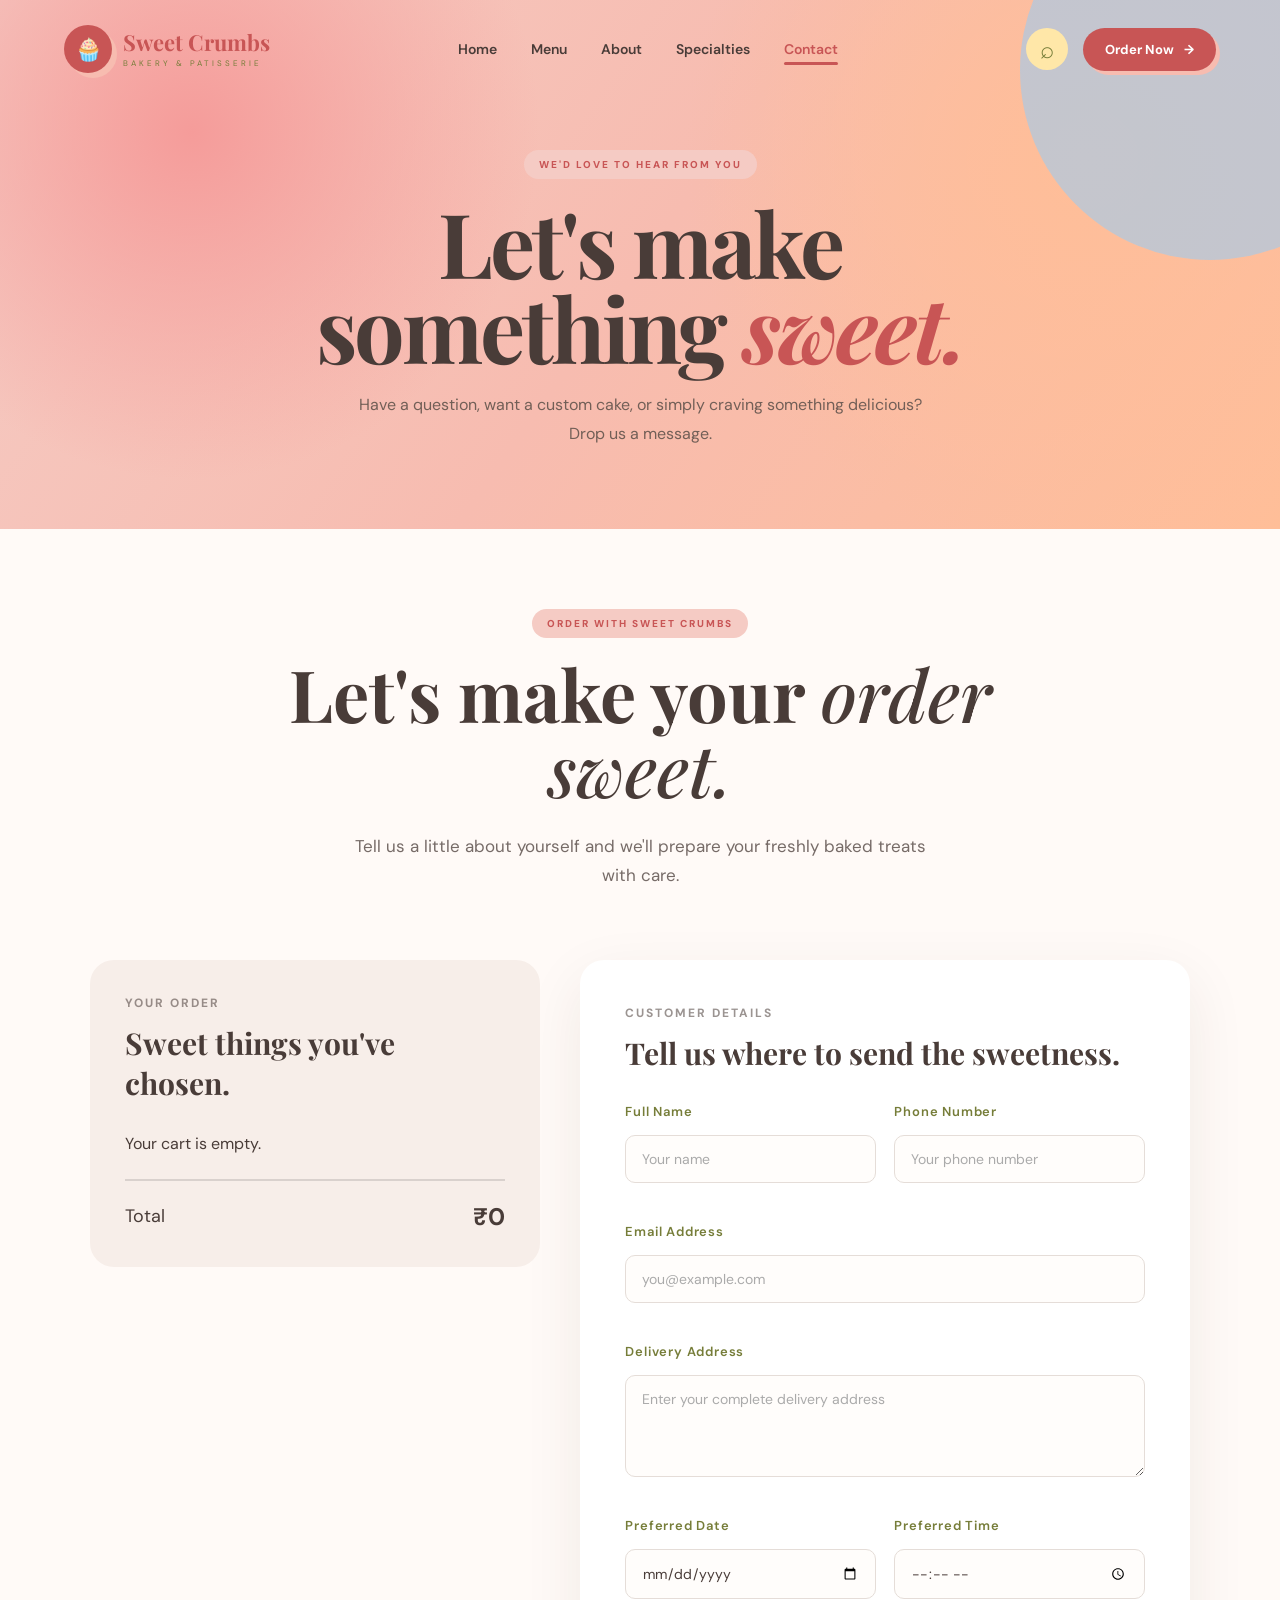
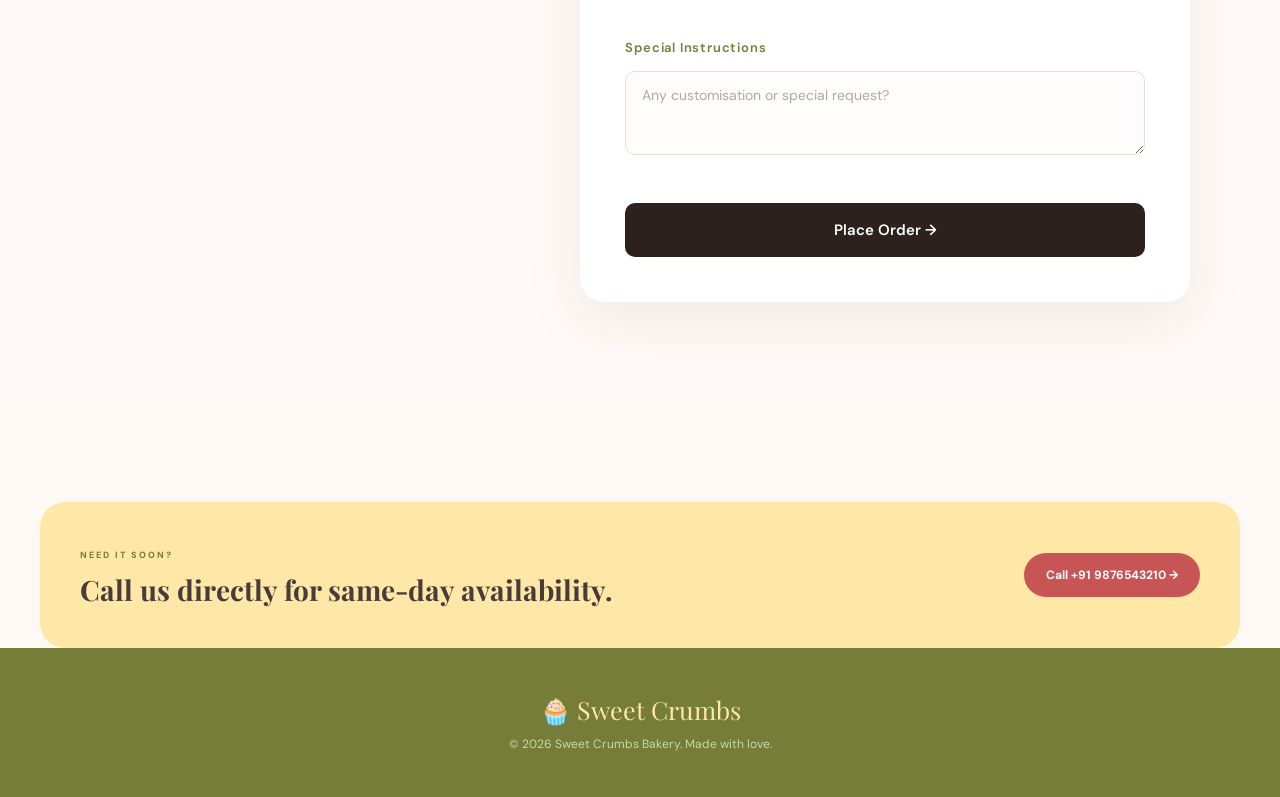
==== commit 460a3904: "Update frontend API to Railway" ====
--- a/frontend/order.html
+++ b/frontend/order.html
@@ -477,29 +477,75 @@
 }
 document
     .getElementById("order-form")
-    .addEventListener("submit", function(event) {
+    .addEventListener("submit", async function(event) {
 
         event.preventDefault();
 
         const formData = new FormData(this);
 
-        const customer = {
+        // Calculate order total
+        const total = savedCart.reduce((sum, item) => {
+            return sum + (Number(item.price) * Number(item.quantity));
+        }, 0);
+
+        // Create order object matching Spring Boot entities
+        const order = {
             name: formData.get("name"),
             phone: formData.get("phone"),
             email: formData.get("email"),
             address: formData.get("address"),
-            date: formData.get("date"),
-            time: formData.get("time"),
-            notes: formData.get("notes")
+            deliveryDate: formData.get("date"),
+            deliveryTime: formData.get("time"),
+            notes: formData.get("notes"),
+            total: total,
+
+            items: savedCart.map(item => ({
+                productId: item.id,
+                productName: item.name,
+                quantity: item.quantity,
+                price: Number(item.price)
+            }))
         };
 
-        console.log("Customer Details:", customer);
-        console.log("Order:", savedCart);
-
-        showOrderConfirmation();
+        console.log("Sending order:", order);
+
+        try {
+
+            const response = await fetch(
+                "https://sweet-crumbs-bakery-project-production.up.railway.app/api/orders",
+                {
+                    method: "POST",
+                    headers: {
+                        "Content-Type": "application/json"
+                    },
+                    body: JSON.stringify(order)
+                }
+            );
+
+            if (!response.ok) {
+                throw new Error(
+                    "Failed to place order: " + response.status
+                );
+            }
+
+            const savedOrder = await response.json();
+
+            console.log("Order saved successfully:", savedOrder);
+
+            // Only show confirmation after order is saved
+            showOrderConfirmation();
+
+        } catch (error) {
+
+            console.error("Order error:", error);
+
+            alert(
+                "Unable to place your order. Please try again."
+            );
+
+        }
 
     });
-
 
 function showOrderConfirmation() {
 
